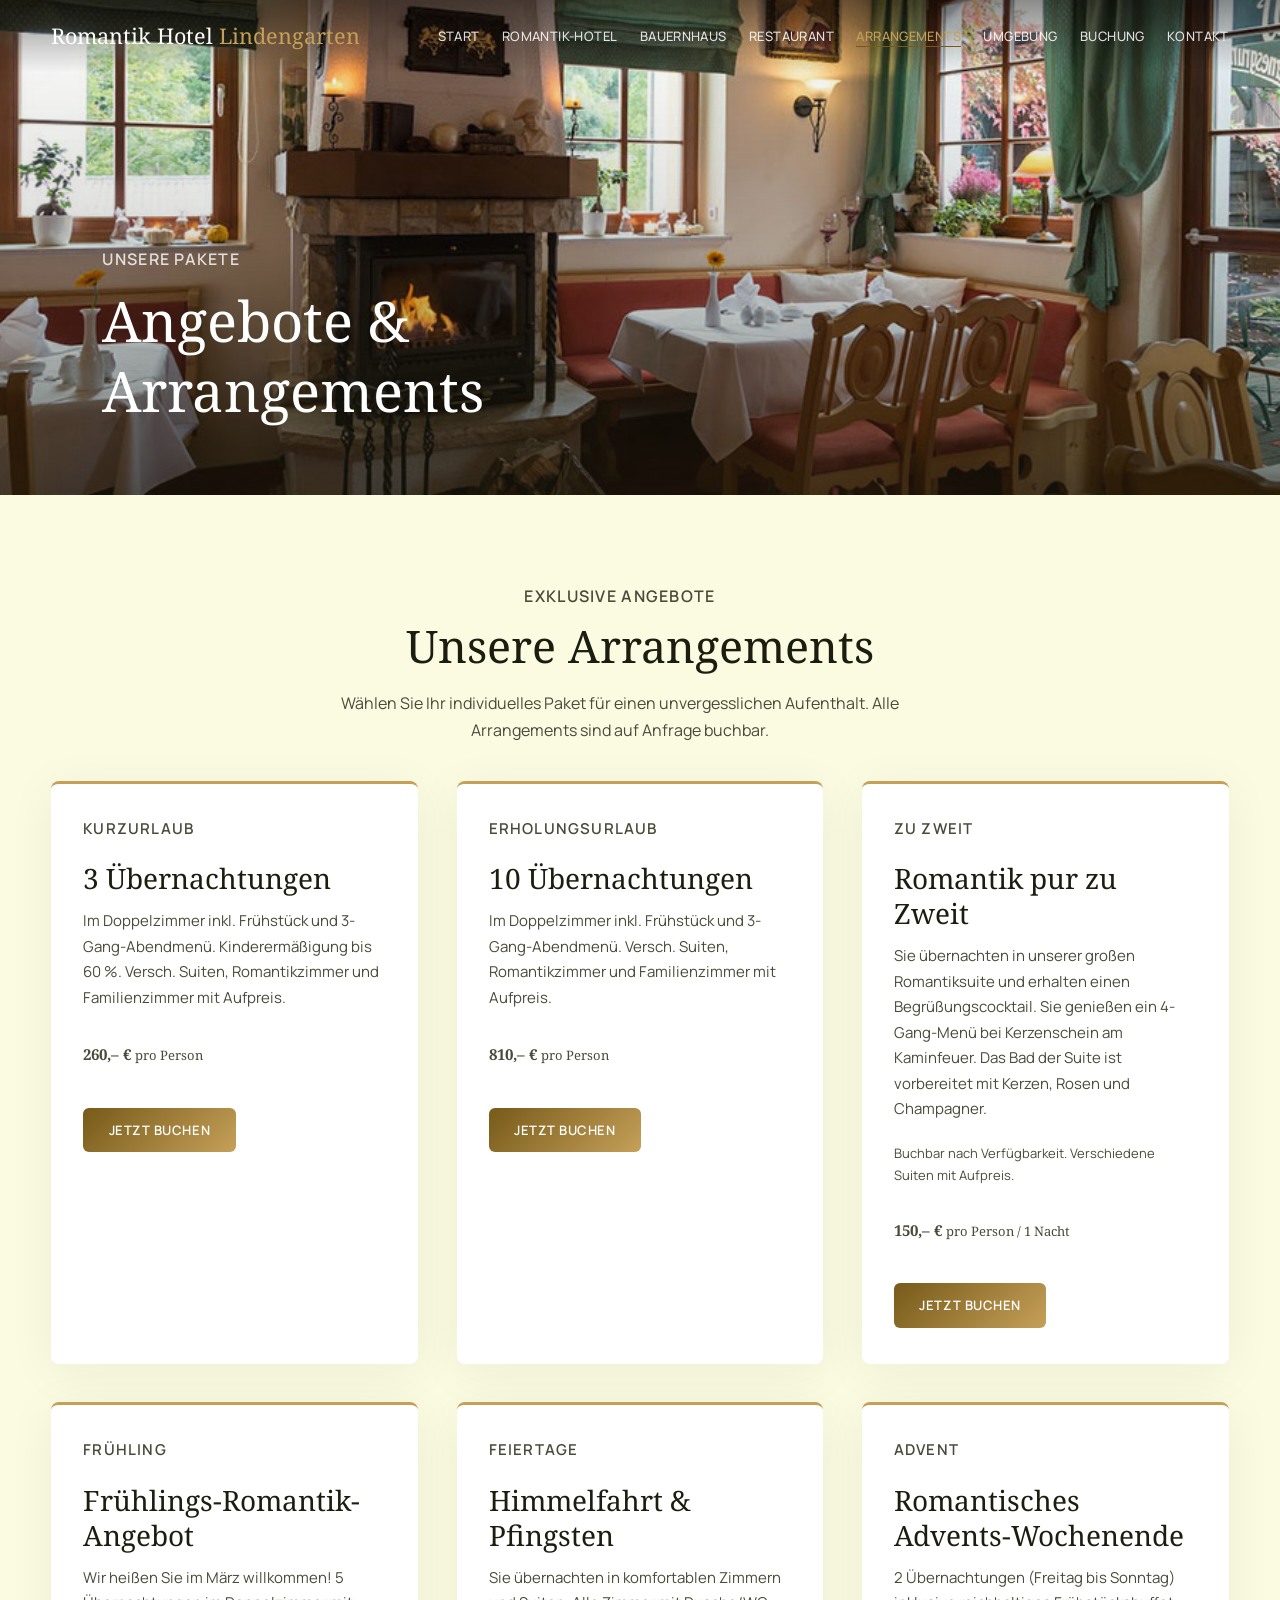
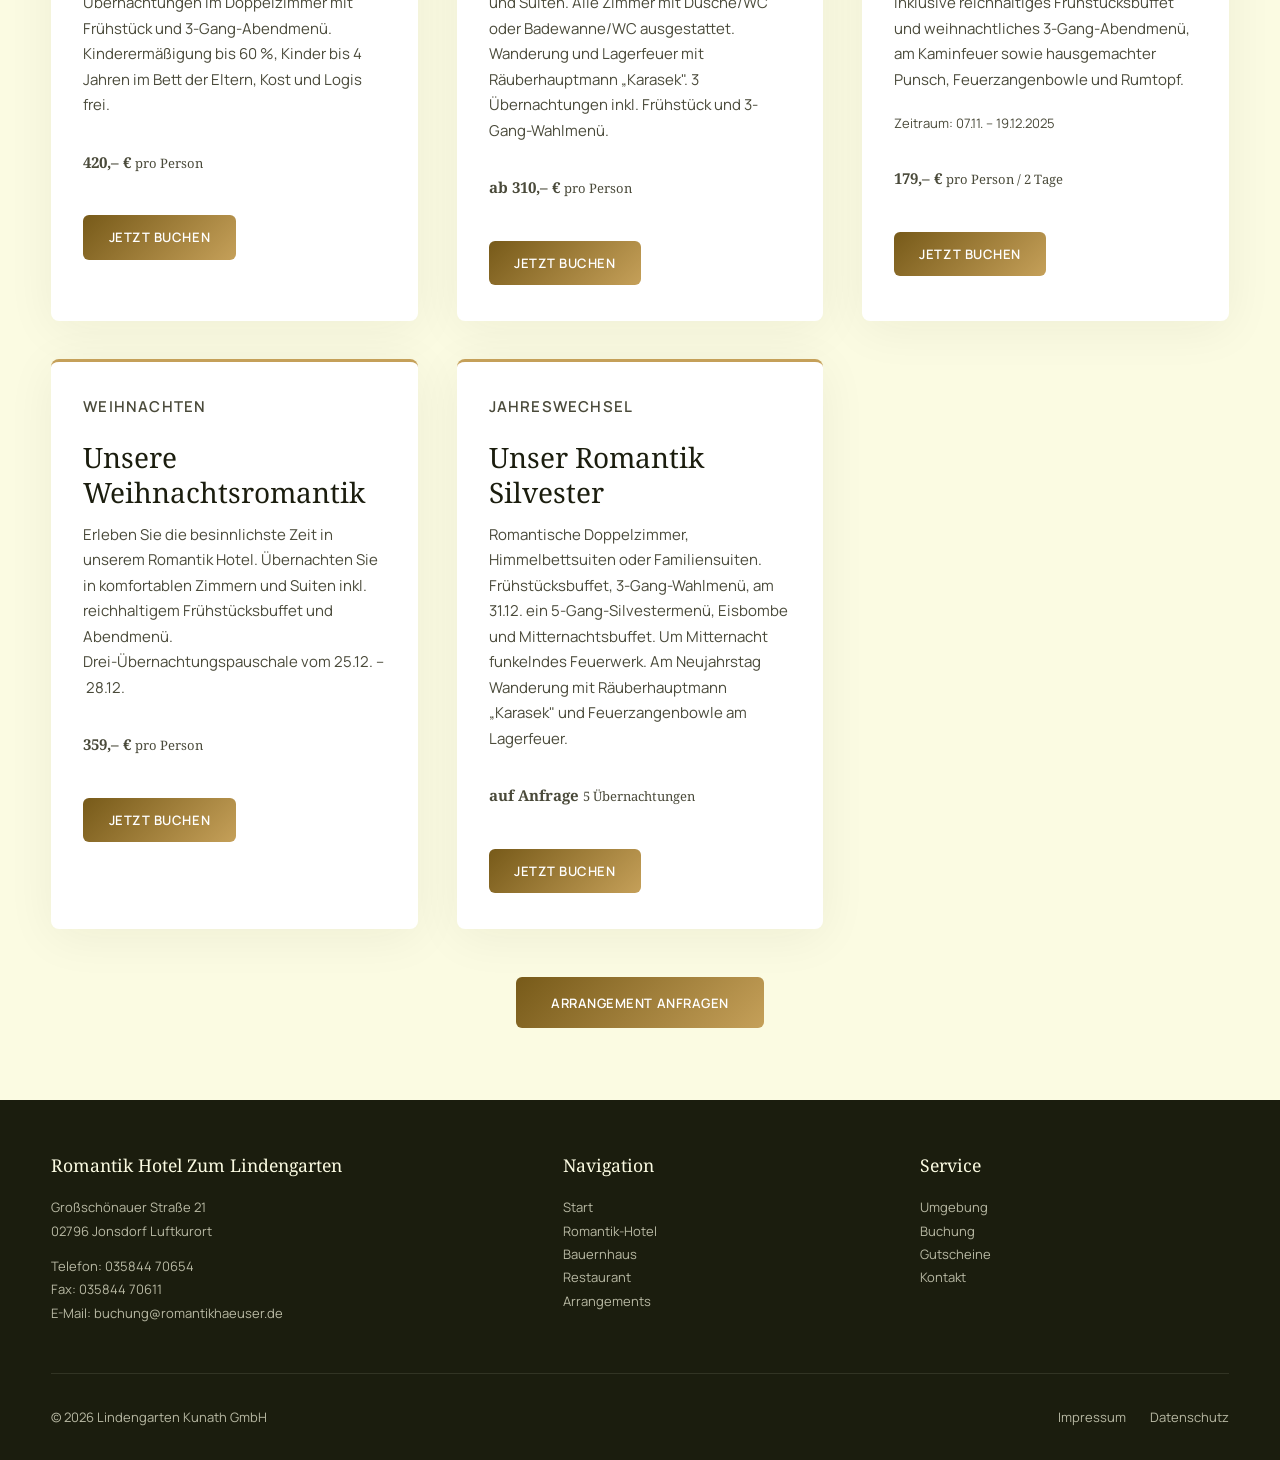
==== arrangements.html @ 22deb22e "Add files via upload" ====
<!DOCTYPE html>
<html lang="de">
<head>
  <meta charset="UTF-8">
  <meta name="viewport" content="width=device-width, initial-scale=1.0">
  <title>Angebote &amp; Arrangements – Romantik Hotel Lindengarten</title>
  <meta name="description" content="Romantische Arrangements und Urlaubspauschalen im Romantik Hotel Zum Lindengarten – von Wochenendpaketen bis Silvester.">
  <link rel="stylesheet" href="css/style.css">
</head>
<body>

  <!-- NAV -->
  <nav class="nav-wrap">
    <div class="nav-inner">
      <a href="index.html" class="nav-logo">Romantik Hotel <span>Lindengarten</span></a>
      <ul class="nav-links">
        <li><a href="index.html">Start</a></li>
        <li><a href="romantik-hotel.html">Romantik-Hotel</a></li>
        <li><a href="bauernhaus.html">Bauernhaus</a></li>
        <li><a href="restaurant.html">Restaurant</a></li>
        <li><a href="arrangements.html">Arrangements</a></li>
        <li><a href="umgebung.html">Umgebung</a></li>
        <li><a href="buchung.html">Buchung</a></li>
        <li><a href="kontakt.html">Kontakt</a></li>
      </ul>
      <button class="nav-toggle" aria-label="Menü öffnen"><span></span><span></span><span></span></button>
    </div>
  </nav>

  <!-- HERO -->
  <section class="hero hero-sub">
    <div class="hero-bg" style="background-image:url('bilder/romantik-hotel-restaurant.jpg')"></div>
    <div class="hero-overlay"></div>
    <div class="hero-content">
      <p class="overline">Unsere Pakete</p>
      <h1>Angebote &amp; Arrangements</h1>
    </div>
  </section>

  <!-- ARRANGEMENTS CARDS -->
  <section class="section">
    <div class="container">
      <div class="section-header reveal" style="text-align:center;max-width:640px;margin-left:auto;margin-right:auto;">
        <p class="overline">Exklusive Angebote</p>
        <h2>Unsere Arrangements</h2>
        <p>Wählen Sie Ihr individuelles Paket für einen unvergesslichen Aufenthalt. Alle Arrangements sind auf Anfrage buchbar.</p>
      </div>

      <div class="card-grid reveal">

        <!-- 3 Nächte -->
        <div class="card">
          <div class="card-body">
            <p class="overline">Kurzurlaub</p>
            <h3>3 Übernachtungen</h3>
            <p>Im Doppelzimmer inkl. Frühstück und 3-Gang-Abendmenü. Kinderermäßigung bis 60 %. Versch. Suiten, Romantikzimmer und Familienzimmer mit Aufpreis.</p>
            <div class="card-footer">
              <p class="card-price">260,– € <small>pro Person</small></p>
              <a href="buchung.html" class="btn btn-primary" style="margin-top:1.25rem;font-size:var(--body-sm);padding:.7rem 1.6rem;">Jetzt buchen</a>
            </div>
          </div>
        </div>

        <!-- 10 Nächte -->
        <div class="card">
          <div class="card-body">
            <p class="overline">Erholungsurlaub</p>
            <h3>10 Übernachtungen</h3>
            <p>Im Doppelzimmer inkl. Frühstück und 3-Gang-Abendmenü. Versch. Suiten, Romantikzimmer und Familienzimmer mit Aufpreis.</p>
            <div class="card-footer">
              <p class="card-price">810,– € <small>pro Person</small></p>
              <a href="buchung.html" class="btn btn-primary" style="margin-top:1.25rem;font-size:var(--body-sm);padding:.7rem 1.6rem;">Jetzt buchen</a>
            </div>
          </div>
        </div>

        <!-- Romantik pur -->
        <div class="card">
          <div class="card-body">
            <p class="overline">Zu Zweit</p>
            <h3>Romantik pur zu Zweit</h3>
            <p>Sie übernachten in unserer großen Romantiksuite und erhalten einen Begrüßungscocktail. Sie genießen ein 4-Gang-Menü bei Kerzenschein am Kaminfeuer. Das Bad der Suite ist vorbereitet mit Kerzen, Rosen und Champagner.</p>
            <p style="font-size:var(--body-sm);color:var(--on-surface-variant);margin-bottom:1.25rem;">Buchbar nach Verfügbarkeit. Verschiedene Suiten mit Aufpreis.</p>
            <div class="card-footer">
              <p class="card-price">150,– € <small>pro Person / 1 Nacht</small></p>
              <a href="buchung.html" class="btn btn-primary" style="margin-top:1.25rem;font-size:var(--body-sm);padding:.7rem 1.6rem;">Jetzt buchen</a>
            </div>
          </div>
        </div>

        <!-- Frühling -->
        <div class="card">
          <div class="card-body">
            <p class="overline">Frühling</p>
            <h3>Frühlings-Romantik-Angebot</h3>
            <p>Wir heißen Sie im März willkommen! 5 Übernachtungen im Doppelzimmer mit Frühstück und 3-Gang-Abendmenü. Kinderermäßigung bis 60 %, Kinder bis 4 Jahren im Bett der Eltern, Kost und Logis frei.</p>
            <div class="card-footer">
              <p class="card-price">420,– € <small>pro Person</small></p>
              <a href="buchung.html" class="btn btn-primary" style="margin-top:1.25rem;font-size:var(--body-sm);padding:.7rem 1.6rem;">Jetzt buchen</a>
            </div>
          </div>
        </div>

        <!-- Himmelfahrt/Pfingsten -->
        <div class="card">
          <div class="card-body">
            <p class="overline">Feiertage</p>
            <h3>Himmelfahrt &amp; Pfingsten</h3>
            <p>Sie übernachten in komfortablen Zimmern und Suiten. Alle Zimmer mit Dusche/WC oder Badewanne/WC ausgestattet. Wanderung und Lagerfeuer mit Räuberhauptmann „Karasek". 3 Übernachtungen inkl. Frühstück und 3-Gang-Wahlmenü.</p>
            <div class="card-footer">
              <p class="card-price">ab 310,– € <small>pro Person</small></p>
              <a href="buchung.html" class="btn btn-primary" style="margin-top:1.25rem;font-size:var(--body-sm);padding:.7rem 1.6rem;">Jetzt buchen</a>
            </div>
          </div>
        </div>

        <!-- Advent -->
        <div class="card">
          <div class="card-body">
            <p class="overline">Advent</p>
            <h3>Romantisches Advents-Wochenende</h3>
            <p>2 Übernachtungen (Freitag bis Sonntag) inklusive reichhaltiges Frühstücksbuffet und weihnachtliches 3-Gang-Abendmenü, am Kaminfeuer sowie hausgemachter Punsch, Feuerzangenbowle und Rumtopf.</p>
            <p style="font-size:var(--body-sm);color:var(--on-surface-variant);margin-bottom:1.25rem;">Zeitraum: 07.11. – 19.12.2025</p>
            <div class="card-footer">
              <p class="card-price">179,– € <small>pro Person / 2 Tage</small></p>
              <a href="buchung.html" class="btn btn-primary" style="margin-top:1.25rem;font-size:var(--body-sm);padding:.7rem 1.6rem;">Jetzt buchen</a>
            </div>
          </div>
        </div>

        <!-- Weihnachten -->
        <div class="card">
          <div class="card-body">
            <p class="overline">Weihnachten</p>
            <h3>Unsere Weihnachtsromantik</h3>
            <p>Erleben Sie die besinnlichste Zeit in unserem Romantik Hotel. Übernachten Sie in komfortablen Zimmern und Suiten inkl. reichhaltigem Frühstücksbuffet und Abendmenü. Drei-Übernachtungspauschale vom 25.12.&nbsp;–&nbsp;28.12.</p>
            <div class="card-footer">
              <p class="card-price">359,– € <small>pro Person</small></p>
              <a href="buchung.html" class="btn btn-primary" style="margin-top:1.25rem;font-size:var(--body-sm);padding:.7rem 1.6rem;">Jetzt buchen</a>
            </div>
          </div>
        </div>

        <!-- Silvester -->
        <div class="card">
          <div class="card-body">
            <p class="overline">Jahreswechsel</p>
            <h3>Unser Romantik Silvester</h3>
            <p>Romantische Doppelzimmer, Himmelbettsuiten oder Familiensuiten. Frühstücksbuffet, 3-Gang-Wahlmenü, am 31.12. ein 5-Gang-Silvestermenü, Eisbombe und Mitternachtsbuffet. Um Mitternacht funkelndes Feuerwerk. Am Neujahrstag Wanderung mit Räuberhauptmann „Karasek" und Feuerzangenbowle am Lagerfeuer.</p>
            <div class="card-footer">
              <p class="card-price">auf Anfrage <small>5 Übernachtungen</small></p>
              <a href="buchung.html" class="btn btn-primary" style="margin-top:1.25rem;font-size:var(--body-sm);padding:.7rem 1.6rem;">Jetzt buchen</a>
            </div>
          </div>
        </div>

      </div>

      <div class="reveal" style="text-align:center;margin-top:3rem;">
        <a href="buchung.html" class="btn btn-primary">Arrangement anfragen</a>
      </div>
    </div>
  </section>

  <!-- FOOTER -->
  <footer class="footer">
    <div class="container">
      <div class="footer-grid">
        <div>
          <h4>Romantik Hotel Zum Lindengarten</h4>
          <p>Großschönauer Straße 21<br>02796 Jonsdorf Luftkurort</p>
          <p style="margin-top:.75rem;">Telefon: 035844 70654<br>Fax: 035844 70611<br>E-Mail: <a href="mailto:buchung@romantikhaeuser.de">buchung@romantikhaeuser.de</a></p>
        </div>
        <div>
          <h4>Navigation</h4>
          <ul>
            <li><a href="index.html">Start</a></li>
            <li><a href="romantik-hotel.html">Romantik-Hotel</a></li>
            <li><a href="bauernhaus.html">Bauernhaus</a></li>
            <li><a href="restaurant.html">Restaurant</a></li>
            <li><a href="arrangements.html">Arrangements</a></li>
          </ul>
        </div>
        <div>
          <h4>Service</h4>
          <ul>
            <li><a href="umgebung.html">Umgebung</a></li>
            <li><a href="buchung.html">Buchung</a></li>
            <li><a href="https://www.yovite.com/Restaurant-Gutschein-R-84114902.html?REF=REST" target="_blank" rel="noopener">Gutscheine</a></li>
            <li><a href="kontakt.html">Kontakt</a></li>
          </ul>
        </div>
      </div>
      <div class="footer-bottom">
        <span>&copy; 2026 Lindengarten Kunath GmbH</span>
        <div><a href="impressum.html">Impressum</a><a href="datenschutz.html">Datenschutz</a></div>
      </div>
    </div>
  </footer>

  <script src="js/main.js"></script>
</body>
</html>
---- css/style.css ----
/* ============================================================
   ROMANTIK HOTEL ZUM LINDENGARTEN
   Design System: "The Modern Heirloom" – High-End Editorial
   ============================================================ */

/* --- Google Fonts --- */
@import url('https://fonts.googleapis.com/css2?family=Manrope:wght@300;400;500;600;700&family=Noto+Serif:ital,wght@0,400;0,700;1,400&display=swap');

/* --- CSS Custom Properties --- */
:root {
  /* Core Palette */
  --surface:                  #fbfbe2;
  --surface-dim:              #dbdcc3;
  --surface-container-lowest: #ffffff;
  --surface-container-low:    #f5f5dc;
  --surface-container:        #efefd7;
  --surface-container-high:   #e9e9d1;
  --surface-container-highest:#e4e4cc;

  --primary:            #775a19;
  --primary-container:  #c5a059;
  --on-primary:         #ffffff;

  --secondary:          #745853;
  --tertiary:           #75584d;

  --on-surface:         #1b1d0e;
  --on-surface-variant: #4a4a3a;
  --on-background:      #1b1d0e;

  --outline-variant:    #d1c5b4;

  /* Typography */
  --font-serif:  'Noto Serif', Georgia, serif;
  --font-sans:   'Manrope', 'Segoe UI', sans-serif;

  --display-lg:  clamp(2.4rem, 5vw, 3.5rem);
  --display-md:  clamp(2rem, 4vw, 2.8rem);
  --headline-lg: clamp(1.6rem, 3vw, 2.2rem);
  --headline-md: clamp(1.3rem, 2.5vw, 1.75rem);
  --title-lg:    1.25rem;
  --title-md:    1.1rem;
  --body-lg:     1rem;
  --body-md:     0.9375rem;
  --body-sm:     0.8125rem;
  --label:       0.75rem;

  /* Shadows – Ambient only */
  --shadow-ambient: 0 8px 50px rgba(27,29,14,.06);
  --shadow-elevated:0 12px 60px rgba(27,29,14,.08);

  /* Layout */
  --content-max:  1280px;
  --content-narrow: 900px;

  /* Transitions */
  --ease-elegant: cubic-bezier(.25,.46,.45,.94);
  --duration:     .45s;
}

/* --- Reset & Base --- */
*,*::before,*::after { box-sizing: border-box; margin: 0; padding: 0; }

html {
  scroll-behavior: smooth;
  -webkit-font-smoothing: antialiased;
  -moz-osx-font-smoothing: grayscale;
}

body {
  font-family: var(--font-sans);
  font-size: var(--body-lg);
  font-weight: 400;
  line-height: 1.7;
  color: var(--on-surface);
  background-color: var(--surface);
}

img { display: block; max-width: 100%; height: auto; }
a   { color: var(--primary); text-decoration: none; transition: color var(--duration) var(--ease-elegant); }
a:hover { color: var(--secondary); }

h1,h2,h3,h4 { font-family: var(--font-serif); font-weight: 400; line-height: 1.25; color: var(--on-background); }

::selection { background: var(--primary-container); color: var(--on-primary); }

/* --- Utility --- */
.overline {
  font-family: var(--font-sans);
  font-size: var(--label);
  font-weight: 600;
  letter-spacing: .08em;
  text-transform: uppercase;
  color: var(--primary);
}

.container      { max-width: var(--content-max); margin-inline: auto; padding-inline: clamp(1.5rem,4vw,4rem); }
.container-narrow { max-width: var(--content-narrow); margin-inline: auto; padding-inline: clamp(1.5rem,4vw,4rem); }

/* --- Navigation --- */
.nav-wrap {
  position: fixed; top: 0; left: 0; right: 0; z-index: 1000;
  background: linear-gradient(180deg, rgba(0,0,0,.45) 0%, rgba(0,0,0,0) 100%);
  transition: background var(--duration) var(--ease-elegant),
              box-shadow var(--duration) var(--ease-elegant);
}
.nav-wrap.scrolled {
  background: rgba(251,251,226,.92);
  -webkit-backdrop-filter: blur(16px);
  backdrop-filter: blur(16px);
  box-shadow: var(--shadow-ambient);
}

.nav-inner {
  max-width: var(--content-max);
  margin-inline: auto;
  padding: 1.1rem clamp(1.5rem,4vw,4rem);
  display: flex;
  align-items: center;
  justify-content: space-between;
}

.nav-logo {
  font-family: var(--font-serif);
  font-size: 1.35rem;
  color: #ffffff;
  white-space: nowrap;
  transition: color var(--duration) var(--ease-elegant);
  margin-right: 2.5rem;
}
.nav-logo span { color: var(--primary-container); transition: color var(--duration) var(--ease-elegant); }
.nav-wrap.scrolled .nav-logo { color: var(--on-background); }
.nav-wrap.scrolled .nav-logo span { color: var(--primary); }

.nav-links { display: flex; gap: 1.4rem; list-style: none; }
.nav-links a {
  font-family: var(--font-sans);
  font-size: var(--body-sm);
  font-weight: 500;
  letter-spacing: .03em;
  text-transform: uppercase;
  white-space: nowrap;
  color: rgba(255,255,255,.85);
  position: relative;
  padding-bottom: 2px;
  transition: color var(--duration) var(--ease-elegant);
}
.nav-wrap.scrolled .nav-links a { color: var(--on-surface-variant); }
.nav-links a::after {
  content: ''; position: absolute; left: 0; bottom: 0;
  width: 0; height: 1px;
  background: var(--primary);
  transition: width var(--duration) var(--ease-elegant);
}
.nav-links a:hover,
.nav-links a.active { color: var(--primary-container); }
.nav-wrap.scrolled .nav-links a:hover,
.nav-wrap.scrolled .nav-links a.active { color: var(--primary); }
.nav-links a:hover::after,
.nav-links a.active::after { width: 100%; }

/* Hamburger */
.nav-toggle { display: none; background: none; border: none; cursor: pointer; padding: .5rem; }
.nav-toggle span {
  display: block; width: 24px; height: 2px;
  background: #ffffff;
  margin: 5px 0;
  transition: transform var(--duration) var(--ease-elegant), opacity .2s, background var(--duration);
}
.nav-wrap.scrolled .nav-toggle span { background: var(--on-surface); }
.nav-toggle.open span:nth-child(1) { transform: translateY(7px) rotate(45deg); }
.nav-toggle.open span:nth-child(2) { opacity: 0; }
.nav-toggle.open span:nth-child(3) { transform: translateY(-7px) rotate(-45deg); }

/* --- Hero --- */
.hero {
  position: relative;
  min-height: 100vh;
  display: flex;
  align-items: flex-end;
  overflow: hidden;
}
.hero-bg {
  position: absolute; inset: 0;
  background-size: cover;
  background-position: center;
  transform: scale(1.05);
  animation: heroZoom 18s var(--ease-elegant) forwards;
}
@keyframes heroZoom { to { transform: scale(1); } }

.hero-overlay {
  position: absolute; inset: 0;
  background: linear-gradient(0deg, rgba(27,29,14,.55) 0%, rgba(27,29,14,.15) 50%, transparent 100%);
}

.hero-content {
  position: relative; z-index: 2;
  padding: 0 clamp(2rem,8vw,10%) 6vh;
  max-width: 780px;
}
.hero-content .overline { color: rgba(255,255,255,.8); margin-bottom: .75rem; }
.hero-content h1 {
  font-size: var(--display-lg);
  color: #fff;
  margin-bottom: 1rem;
}
.hero-content p {
  font-size: var(--body-lg);
  color: rgba(255,255,255,.85);
  max-width: 540px;
  margin-bottom: 2rem;
}

/* Sub-page hero (smaller) */
.hero-sub {
  min-height: 55vh;
  align-items: flex-end;
}

/* --- Buttons --- */
.btn {
  display: inline-flex; align-items: center; gap: .5rem;
  font-family: var(--font-sans);
  font-size: var(--body-sm);
  font-weight: 600;
  letter-spacing: .04em;
  text-transform: uppercase;
  padding: .9rem 2.2rem;
  border-radius: .375rem;
  border: none;
  cursor: pointer;
  transition: all var(--duration) var(--ease-elegant);
}

.btn-primary {
  background: linear-gradient(135deg, var(--primary), var(--primary-container));
  color: var(--on-primary);
}
.btn-primary:hover {
  filter: brightness(1.1);
  transform: translateY(-2px);
  box-shadow: 0 6px 24px rgba(119,90,25,.25);
  color: var(--on-primary);
}

.btn-secondary {
  background: transparent;
  color: var(--primary);
  border: 1px solid rgba(209,197,180,.35);
}
.btn-secondary:hover {
  background: rgba(119,90,25,.06);
  border-color: var(--primary);
  color: var(--primary);
}

.btn-tertiary {
  background: transparent;
  color: var(--primary);
  padding: .5rem 0;
  text-decoration: underline;
  text-underline-offset: 4px;
  text-decoration-thickness: 1px;
}
.btn-tertiary:hover { text-decoration-thickness: 2px; color: var(--primary); }

/* --- Sections --- */
.section        { padding: clamp(4rem,8vh,7rem) 0; }
.section-alt    { background: var(--surface-container-low); }
.section-inset  { background: var(--surface-container); }
.section-dark   { background: var(--on-background); color: var(--surface); }

.section-header {
  margin-bottom: clamp(2rem,4vh,3.5rem);
}
.section-header h2 {
  font-size: var(--display-md);
  margin-top: .5rem;
}
.section-header p {
  margin-top: 1rem;
  color: var(--on-surface-variant);
  max-width: 600px;
  font-size: var(--body-lg);
}

/* --- Asymmetric Two-Column --- */
.split {
  display: grid;
  grid-template-columns: 1fr 1fr;
  gap: clamp(2rem,4vw,5rem);
  align-items: center;
}
.split-offset {
  grid-template-columns: 55% 1fr;
}
.split-reverse {
  direction: rtl;
}
.split-reverse > * { direction: ltr; }

.split-img {
  border-radius: .5rem;
  overflow: hidden;
}
.split-img img {
  width: 100%;
  height: 100%;
  object-fit: cover;
  transition: transform 6s var(--ease-elegant);
}
.split-img:hover img { transform: scale(1.04); }

.split-text h2 { font-size: var(--headline-lg); margin-bottom: 1.25rem; }
.split-text p  { color: var(--on-surface-variant); margin-bottom: 1.5rem; }

/* --- Image Gallery with Ken Burns --- */
.gallery {
  display: grid;
  grid-template-columns: repeat(auto-fill, minmax(280px, 1fr));
  gap: 1rem;
}
.gallery-item {
  position: relative;
  border-radius: .5rem;
  overflow: hidden;
  aspect-ratio: 4/3;
  cursor: pointer;
}
.gallery-item img {
  width: 100%; height: 100%;
  object-fit: cover;
  transition: transform 5s var(--ease-elegant);
}
.gallery-item:hover img { transform: scale(1.08); }

.gallery-item .gallery-overlay {
  position: absolute; inset: 0;
  background: linear-gradient(0deg, rgba(27,29,14,.4) 0%, transparent 60%);
  opacity: 0;
  transition: opacity var(--duration) var(--ease-elegant);
  display: flex; align-items: flex-end; padding: 1.25rem;
}
.gallery-item:hover .gallery-overlay { opacity: 1; }
.gallery-overlay span {
  color: #fff;
  font-family: var(--font-serif);
  font-size: var(--title-md);
}

/* Lightbox */
.lightbox {
  position: fixed; inset: 0; z-index: 2000;
  background: rgba(27,29,14,.92);
  display: flex; align-items: center; justify-content: center;
  opacity: 0; pointer-events: none;
  transition: opacity var(--duration) var(--ease-elegant);
}
.lightbox.active { opacity: 1; pointer-events: all; }
.lightbox img {
  max-width: 90vw; max-height: 85vh;
  border-radius: .5rem;
  box-shadow: var(--shadow-elevated);
}
.lightbox-close {
  position: absolute; top: 2rem; right: 2rem;
  width: 44px; height: 44px;
  background: rgba(251,251,226,.15);
  -webkit-backdrop-filter: blur(12px);
  backdrop-filter: blur(12px);
  border: none; border-radius: 50%;
  color: #fff; font-size: 1.4rem;
  cursor: pointer;
  transition: background var(--duration);
}
.lightbox-close:hover { background: rgba(251,251,226,.3); }
.lightbox-prev,
.lightbox-next {
  position: absolute; top: 50%; transform: translateY(-50%);
  width: 48px; height: 48px;
  background: rgba(251,251,226,.12);
  -webkit-backdrop-filter: blur(12px);
  backdrop-filter: blur(12px);
  border: none; border-radius: 50%;
  color: #fff; font-size: 1.5rem;
  cursor: pointer;
  transition: background var(--duration);
}
.lightbox-prev { left: 1.5rem; }
.lightbox-next { right: 1.5rem; }
.lightbox-prev:hover,
.lightbox-next:hover { background: rgba(251,251,226,.25); }

/* --- Cards (Arrangements, Features) --- */
.card-grid {
  display: grid;
  grid-template-columns: repeat(auto-fill, minmax(340px, 1fr));
  gap: clamp(1.5rem,3vw,2.5rem);
}

.card {
  background: var(--surface-container-lowest);
  border-radius: .5rem;
  overflow: hidden;
  box-shadow: var(--shadow-ambient);
  border-top: 3px solid var(--primary-container);
  transition: transform var(--duration) var(--ease-elegant),
              box-shadow var(--duration) var(--ease-elegant);
}
.card:hover {
  transform: translateY(-4px);
  box-shadow: var(--shadow-elevated);
}
.card-body {
  padding: 2rem 2rem 2.25rem;
  display: flex;
  flex-direction: column;
}
.card-body h3 {
  font-size: var(--headline-md);
  margin-bottom: .75rem;
}
.card-body p {
  color: var(--on-surface-variant);
  font-size: var(--body-md);
  margin-bottom: 1.25rem;
}
.card-footer {
  margin-top: auto;
  padding-top: .75rem;
}
.card-price {
  font-family: var(--font-serif);
  font-size: var(--title-lg);
  color: var(--primary);
  font-weight: 700;
}
.card-price small {
  font-weight: 400;
  font-size: var(--body-sm);
  color: var(--on-surface-variant);
}

/* --- Price Table --- */
.price-table {
  width: 100%;
  border-collapse: collapse;
}
.price-table tr {
  transition: background var(--duration);
}
.price-table tr:hover {
  background: var(--surface-container-low);
}
.price-table td {
  padding: 1rem 0;
  font-size: var(--body-lg);
}
.price-table td:last-child {
  text-align: right;
  font-family: var(--font-serif);
  font-weight: 700;
  color: var(--primary);
  white-space: nowrap;
}
.price-table tr + tr td {
  border-top: 1px solid rgba(209,197,180,.2);
}

/* --- Features List --- */
.features-grid {
  display: grid;
  grid-template-columns: repeat(auto-fill, minmax(220px, 1fr));
  gap: 1.5rem;
}
.feature-item {
  display: flex; align-items: flex-start; gap: .75rem;
}
.feature-icon {
  flex-shrink: 0;
  width: 28px; height: 28px;
  color: var(--primary);
  margin-top: 2px;
}
.feature-item span {
  font-size: var(--body-md);
  color: var(--on-surface-variant);
}

/* --- Form --- */
.form-group {
  margin-bottom: 1.75rem;
}
.form-group label {
  display: block;
  font-size: var(--label);
  font-weight: 600;
  letter-spacing: .06em;
  text-transform: uppercase;
  color: var(--on-surface-variant);
  margin-bottom: .5rem;
}
.form-control {
  width: 100%;
  padding: .85rem 0;
  font-family: var(--font-sans);
  font-size: var(--body-lg);
  color: var(--on-surface);
  background: transparent;
  border: none;
  border-bottom: 1px solid rgba(209,197,180,.35);
  transition: border-color var(--duration) var(--ease-elegant);
  outline: none;
}
.form-control:focus {
  border-bottom-color: var(--primary);
}
textarea.form-control {
  resize: vertical; min-height: 120px;
  border: 1px solid rgba(209,197,180,.2);
  border-radius: .375rem;
  padding: 1rem;
  margin-top: .25rem;
}
textarea.form-control:focus {
  border-color: var(--primary);
}

.form-row {
  display: grid;
  grid-template-columns: 1fr 1fr;
  gap: 1.5rem;
}

/* --- Footer --- */
.footer {
  background: var(--on-background);
  color: rgba(251,251,226,.7);
  padding: clamp(3rem,6vh,5rem) 0 2rem;
}
.footer-grid {
  display: grid;
  grid-template-columns: 1.5fr 1fr 1fr;
  gap: 3rem;
  margin-bottom: 3rem;
}
.footer h4 {
  color: var(--surface);
  font-size: var(--title-md);
  margin-bottom: 1.25rem;
}
.footer p, .footer li {
  font-size: var(--body-sm);
  line-height: 1.8;
}
.footer ul { list-style: none; }
.footer a { color: rgba(251,251,226,.7); }
.footer a:hover { color: var(--primary-container); }

.footer-bottom {
  padding-top: 2rem;
  border-top: 1px solid rgba(251,251,226,.1);
  display: flex;
  justify-content: space-between;
  align-items: center;
  font-size: var(--body-sm);
  flex-wrap: wrap;
  gap: 1rem;
}
.footer-bottom a { margin-left: 1.5rem; }

/* --- Scroll Reveal Animation --- */
.reveal {
  opacity: 0;
  transform: translateY(32px);
  transition: opacity .7s var(--ease-elegant), transform .7s var(--ease-elegant);
}
.reveal.visible {
  opacity: 1;
  transform: translateY(0);
}

/* --- Opening Hours --- */
.hours-table td {
  padding: .75rem 2rem .75rem 0;
  font-size: var(--body-lg);
}
.hours-table td:last-child {
  color: var(--primary);
  font-weight: 600;
}

/* --- CTA Banner --- */
.cta-banner {
  position: relative;
  padding: clamp(4rem,8vh,7rem) 0;
  background-size: cover;
  background-position: center;
  background-attachment: fixed;
}
.cta-banner::before {
  content: ''; position: absolute; inset: 0;
  background: rgba(27,29,14,.6);
}
.cta-banner .container { position: relative; z-index: 2; text-align: center; }
.cta-banner h2 { color: #fff; font-size: var(--display-md); margin-bottom: 1rem; }
.cta-banner p { color: rgba(255,255,255,.8); max-width: 540px; margin: 0 auto 2rem; }

/* --- Kurtaxe Info Box --- */
.info-box {
  background: var(--surface-container);
  border-radius: .5rem;
  padding: 2rem 2.5rem;
  margin-top: 2rem;
}
.info-box h4 {
  font-size: var(--title-lg);
  color: var(--primary);
  margin-bottom: .5rem;
}
.info-box p {
  color: var(--on-surface-variant);
  font-size: var(--body-md);
}

/* --- Legal Pages --- */
.legal-content h2 { font-size: var(--headline-lg); margin: 2.5rem 0 1rem; }
.legal-content h3 { font-size: var(--headline-md); font-family: var(--font-sans); font-weight: 600; margin: 2rem 0 .75rem; }
.legal-content h4 { font-size: var(--title-lg); font-family: var(--font-sans); font-weight: 600; margin: 1.5rem 0 .5rem; }
.legal-content p  { margin-bottom: 1rem; color: var(--on-surface-variant); }
.legal-content ul { margin: 0 0 1rem 1.5rem; color: var(--on-surface-variant); }

/* --- Responsive --- */
@media (max-width: 1024px) {
  .nav-links  { display: none; }
  .nav-toggle { display: block; }

  .nav-links.open {
    display: flex; flex-direction: column;
    position: fixed; top: 0; right: 0;
    width: min(320px, 85vw); height: 100vh;
    background: rgba(251,251,226,.96);
    -webkit-backdrop-filter: blur(20px);
    backdrop-filter: blur(20px);
    padding: 5rem 2.5rem 2.5rem;
    gap: 0;
    box-shadow: var(--shadow-elevated);
    z-index: 999;
  }
  .nav-links.open a {
    font-size: var(--title-lg);
    padding: 1rem 0;
  }

  .split, .split-offset { grid-template-columns: 1fr; }
  .split-reverse { direction: ltr; }
  .footer-grid { grid-template-columns: 1fr; }
  .form-row { grid-template-columns: 1fr; }
}

@media (max-width: 640px) {
  .hero { min-height: 85vh; }
  .hero-sub { min-height: 45vh; }
  .card-grid { grid-template-columns: 1fr; }
  .gallery { grid-template-columns: 1fr 1fr; }
  .features-grid { grid-template-columns: 1fr; }
}
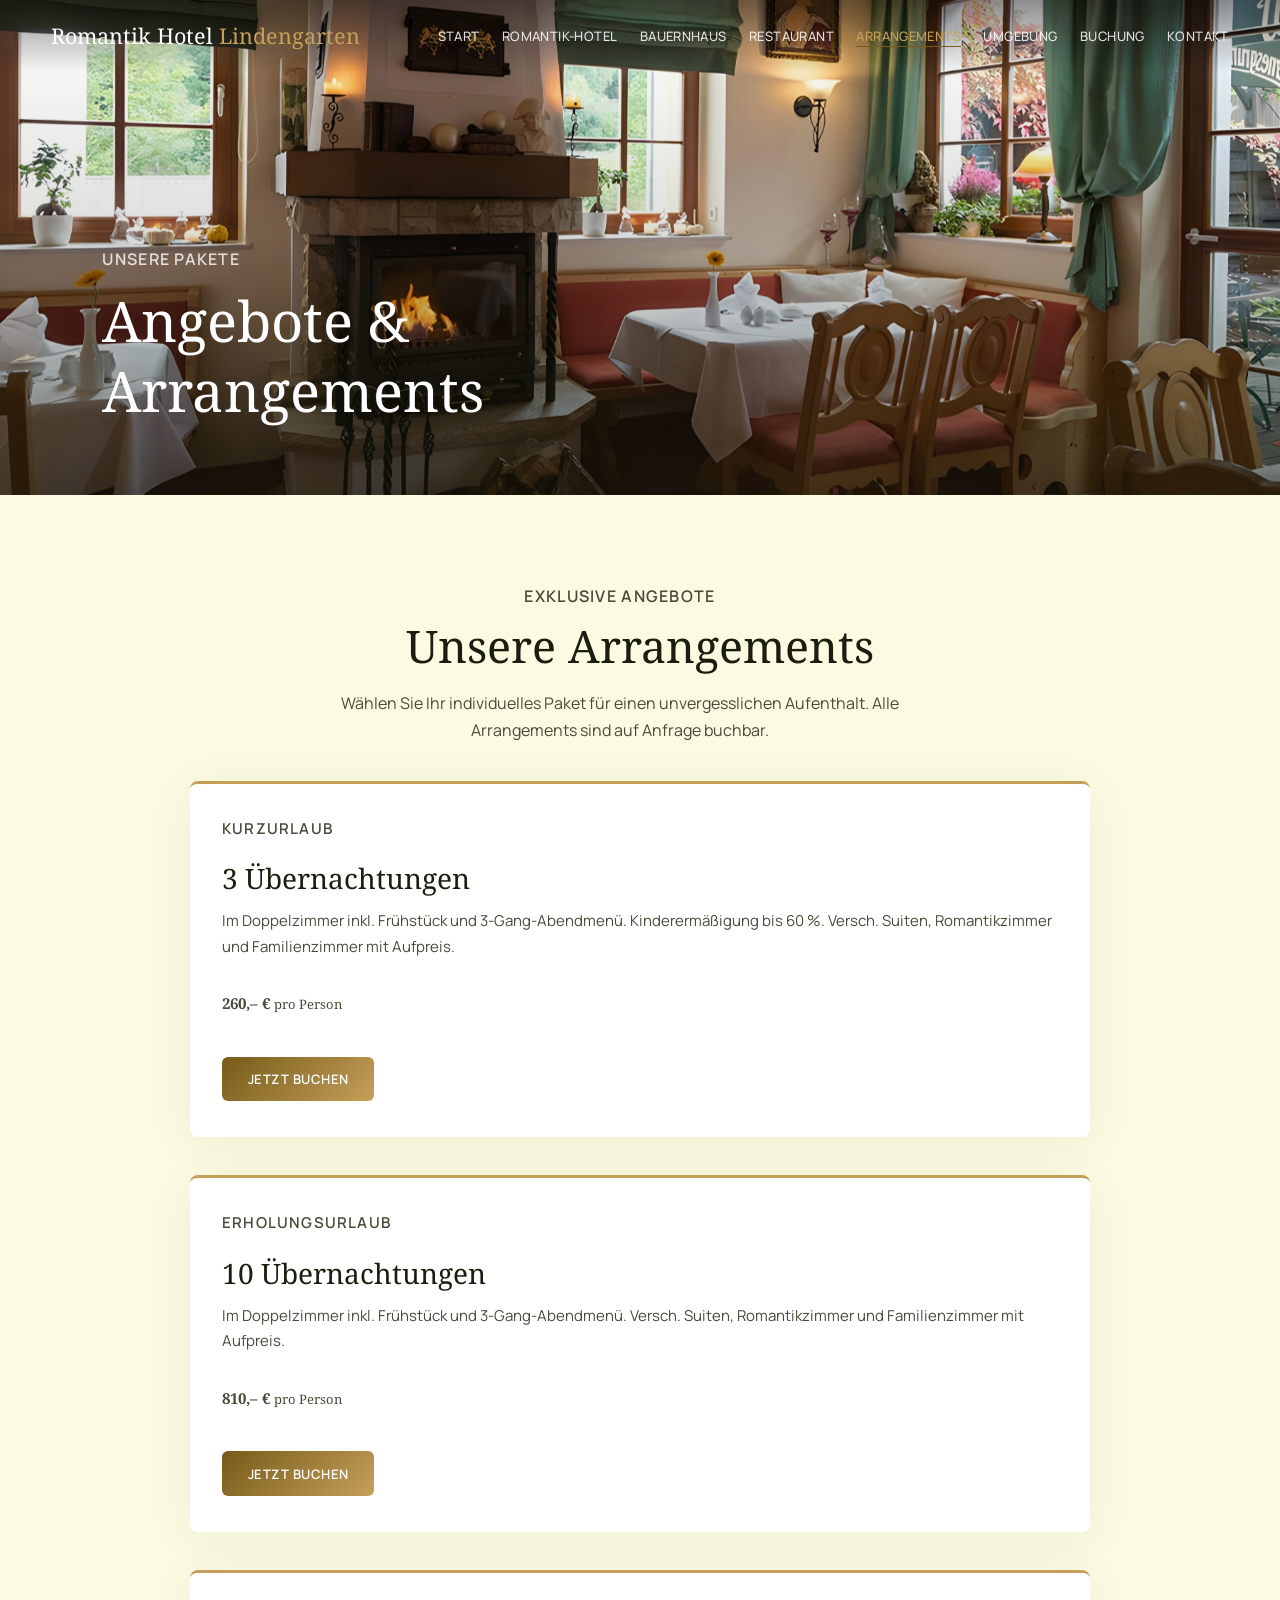
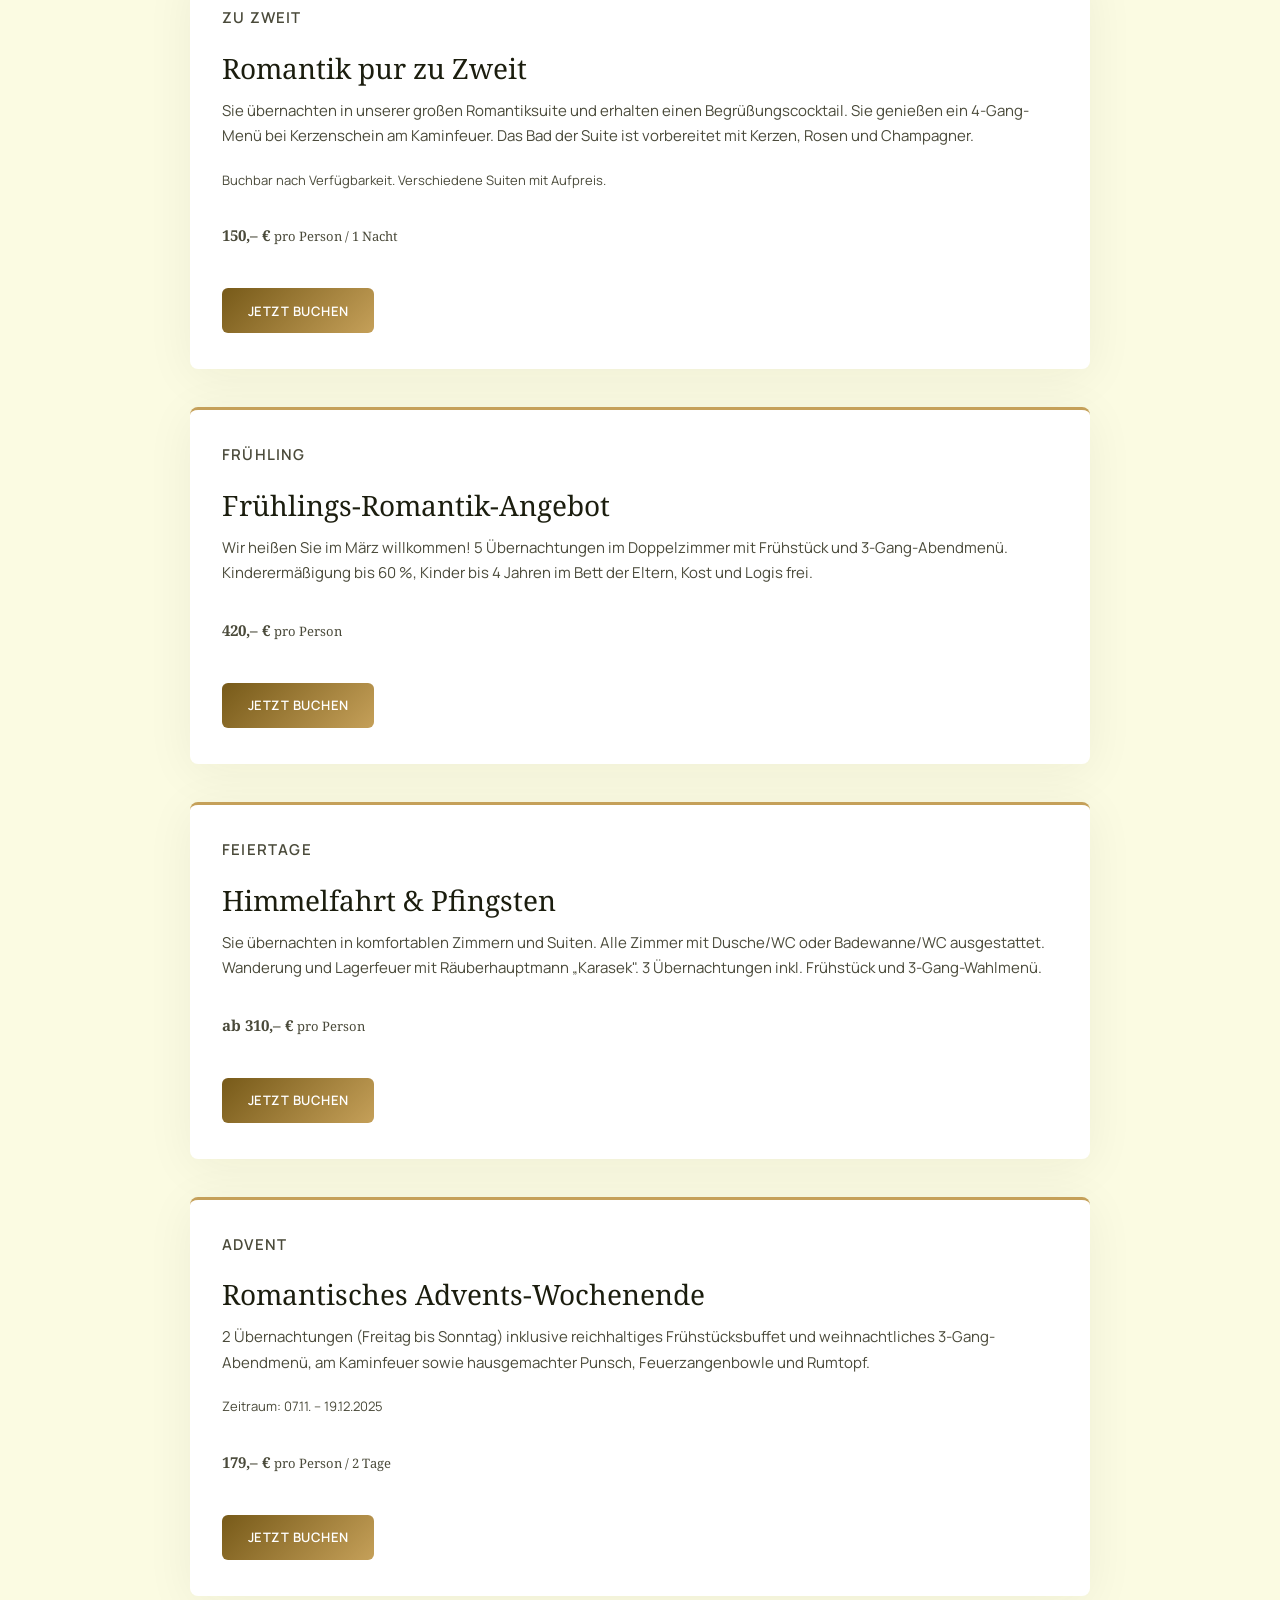
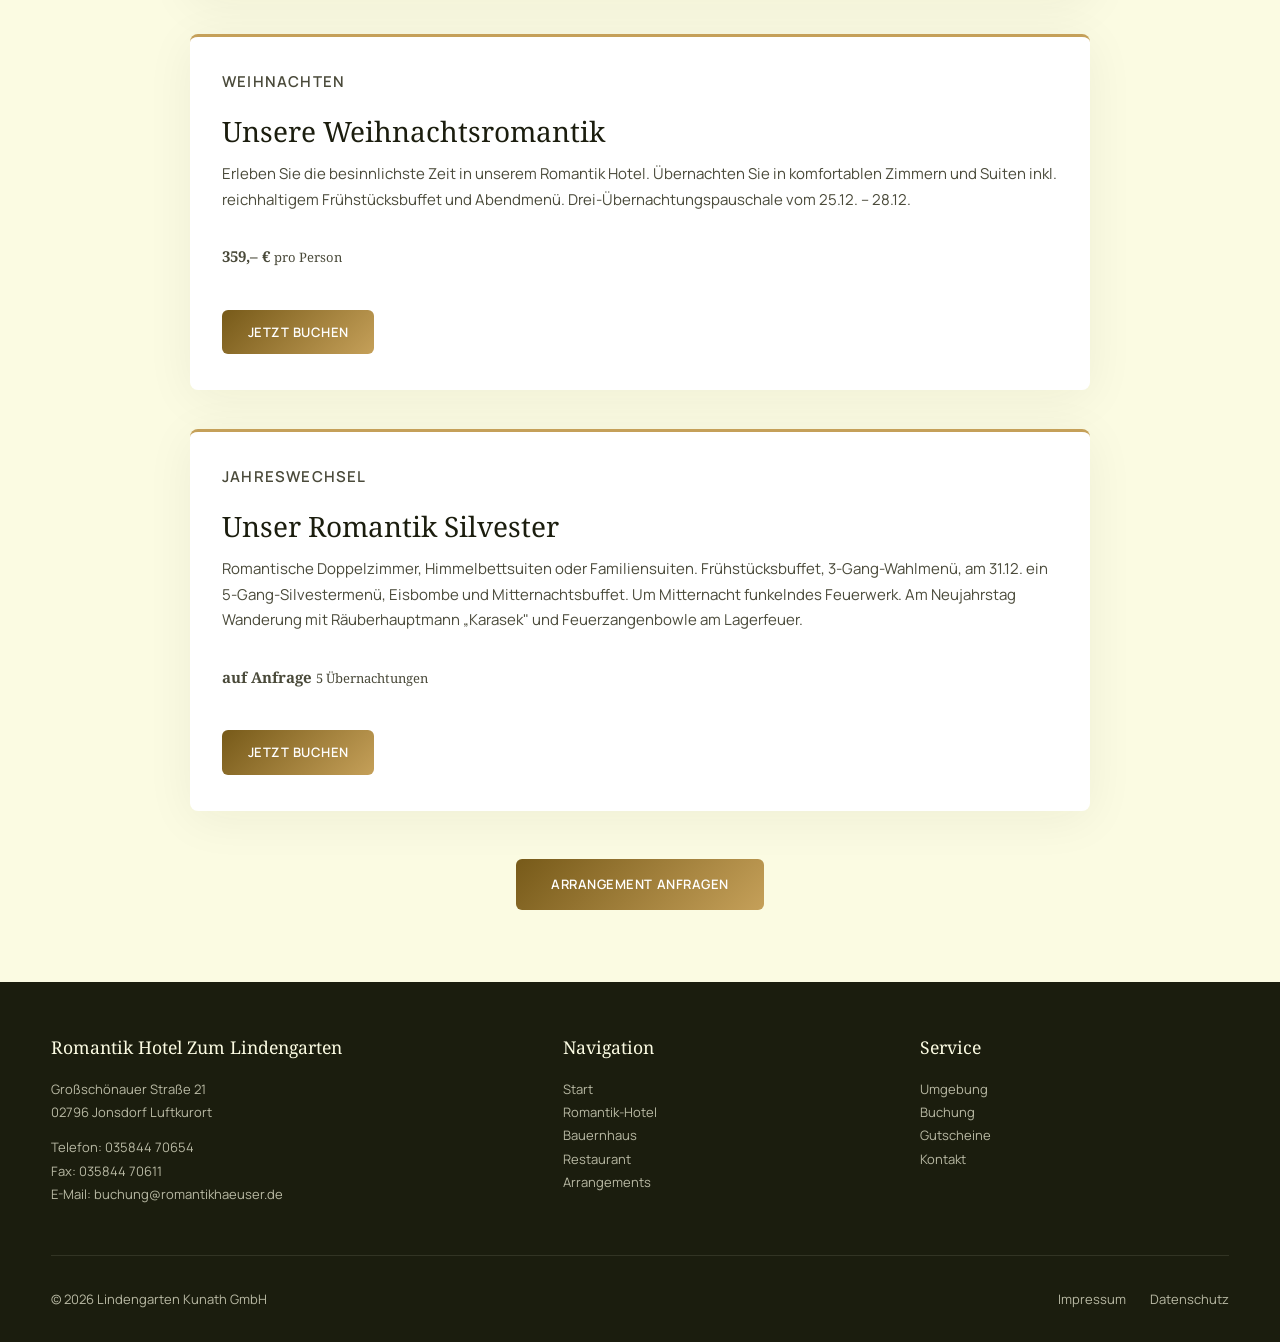
==== commit e35e4325: "Add files via upload" ====
--- a/arrangements.html
+++ b/arrangements.html
@@ -46,7 +46,7 @@
         <p>Wählen Sie Ihr individuelles Paket für einen unvergesslichen Aufenthalt. Alle Arrangements sind auf Anfrage buchbar.</p>
       </div>
 
-      <div class="card-grid reveal">
+      <div class="card-grid reveal" style="grid-template-columns:1fr;max-width:var(--content-narrow);margin-inline:auto;">
 
         <!-- 3 Nächte -->
         <div class="card">
--- a/css/style.css
+++ b/css/style.css
@@ -651,6 +651,11 @@
   .nav-links.open a {
     font-size: var(--title-lg);
     padding: 1rem 0;
+    color: var(--on-surface-variant);
+  }
+  .nav-links.open a:hover,
+  .nav-links.open a.active {
+    color: var(--primary);
   }
 
   .split, .split-offset { grid-template-columns: 1fr; }
@@ -666,3 +671,61 @@
   .gallery { grid-template-columns: 1fr 1fr; }
   .features-grid { grid-template-columns: 1fr; }
 }
+
+/* ============================================================
+   TESTWEISE – Laufschrift-Banner & Schneeeffekt
+   (kann komplett entfernt werden)
+   ============================================================ */
+
+/* --- Marquee Banner --- */
+.marquee-banner {
+  position: fixed;
+  bottom: 0;
+  left: 0;
+  right: 0;
+  z-index: 9999;
+  background: linear-gradient(90deg, #8b0000, #b8860b, #8b0000);
+  color: #fff;
+  font-family: var(--font-sans);
+  font-size: 1rem;
+  font-weight: 700;
+  letter-spacing: .04em;
+  padding: .65rem 0;
+  overflow: hidden;
+  white-space: nowrap;
+  box-shadow: 0 -2px 12px rgba(0,0,0,.3);
+}
+.marquee-track {
+  display: inline-flex;
+  animation: marquee-scroll 22s linear infinite;
+}
+.marquee-track span {
+  flex-shrink: 0;
+  padding-right: 3rem;
+}
+@keyframes marquee-scroll {
+  0%   { transform: translateX(0); }
+  100% { transform: translateX(-50%); }
+}
+
+/* --- TESTWEISE: Osterhase Animation --- */
+.marquee-bunny {
+  display: inline-block;
+  font-size: 1.6rem;
+  animation: bunny-hop .5s ease-in-out infinite;
+  vertical-align: middle;
+}
+@keyframes bunny-hop {
+  0%, 100% { transform: translateY(0) scaleX(-1); }
+  50%      { transform: translateY(-.35rem) scaleX(-1); }
+}
+
+/* --- Schnee Canvas --- */
+#snow-canvas {
+  position: fixed;
+  inset: 0;
+  width: 100%;
+  height: 100%;
+  z-index: 9998;
+  pointer-events: none;
+}
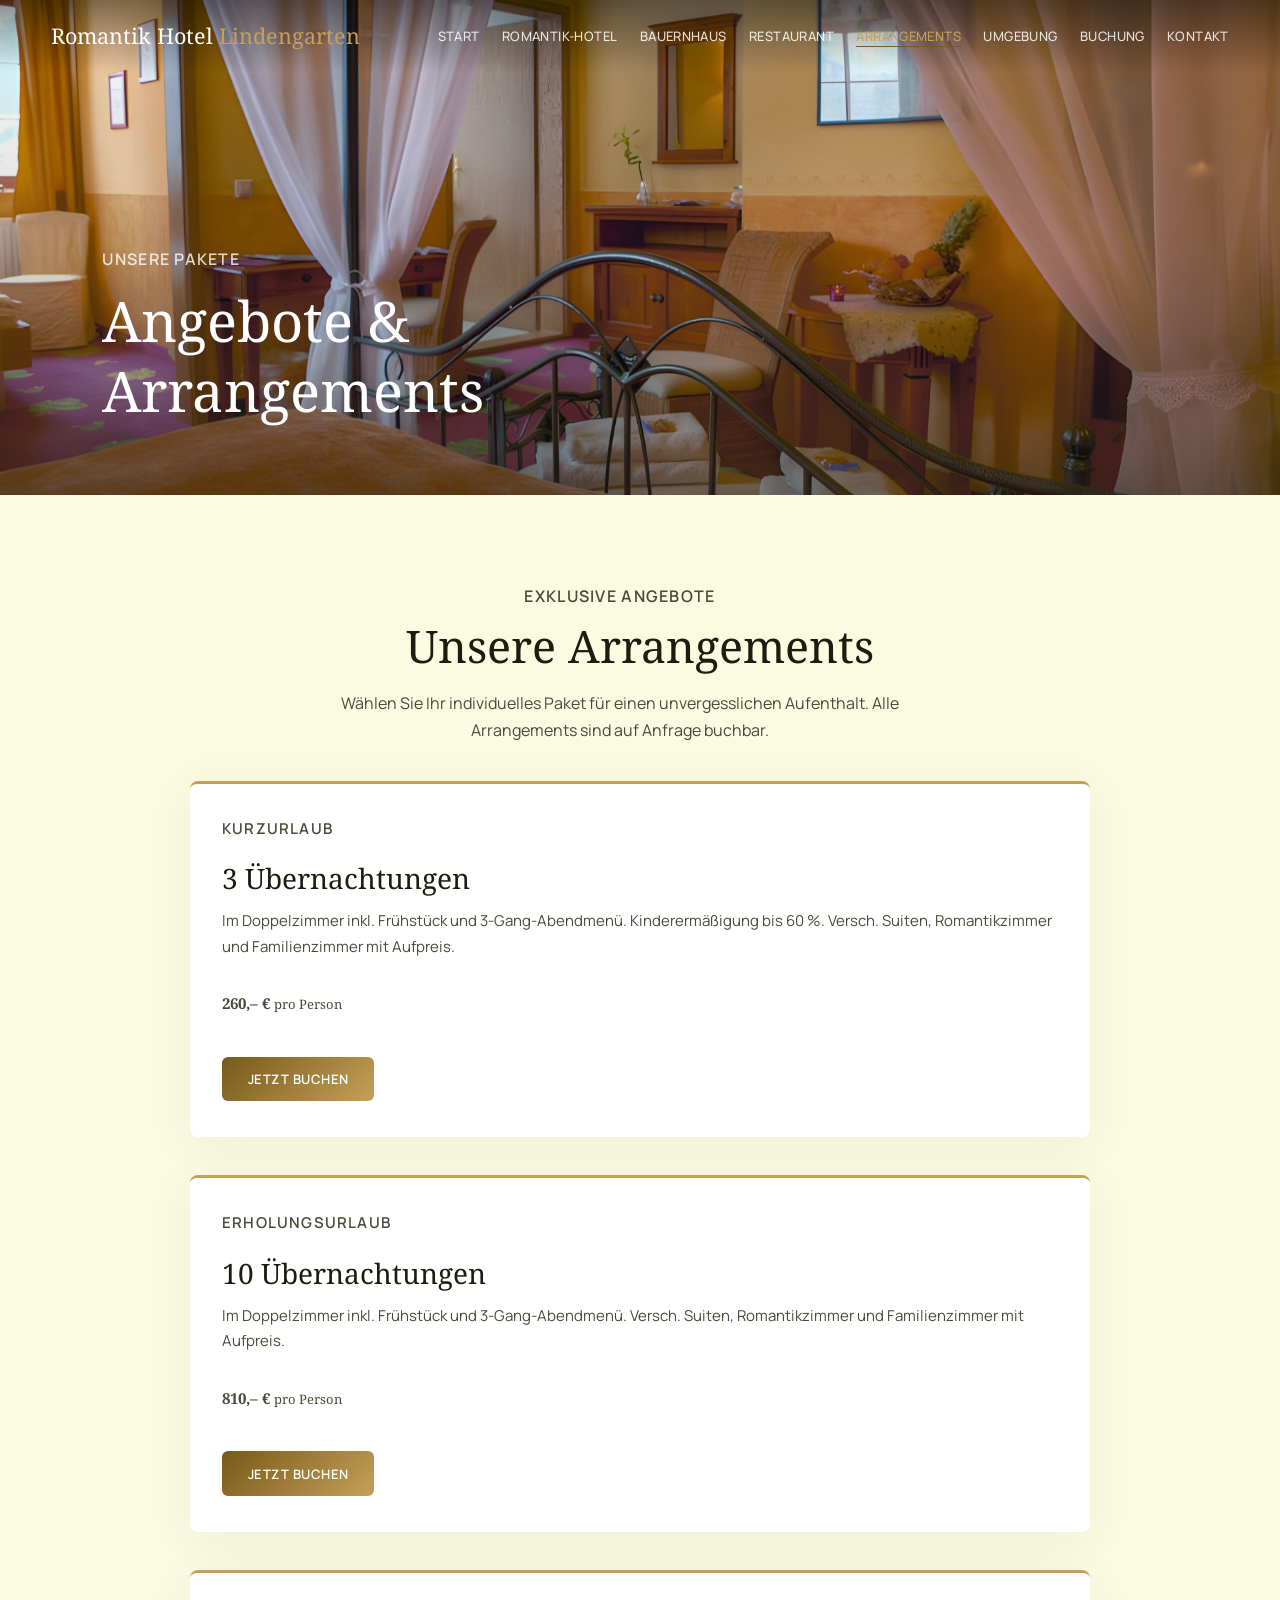
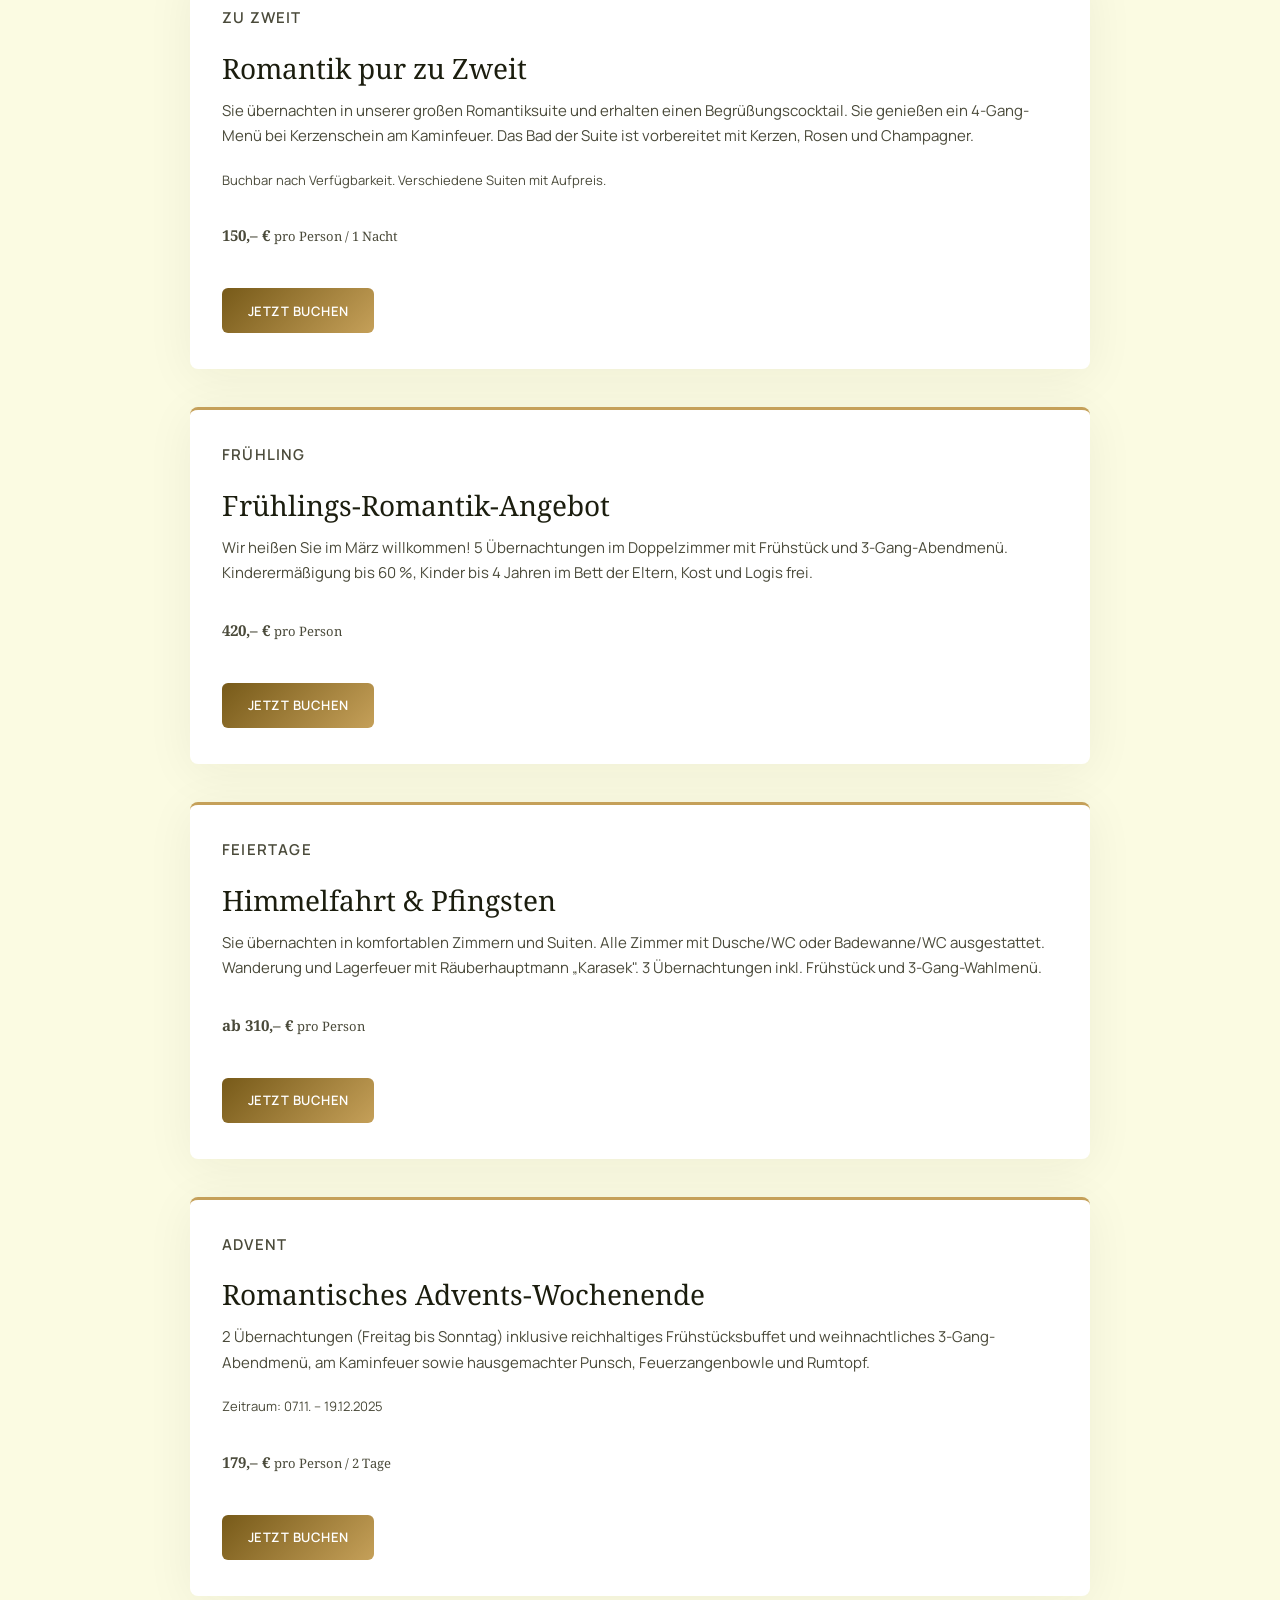
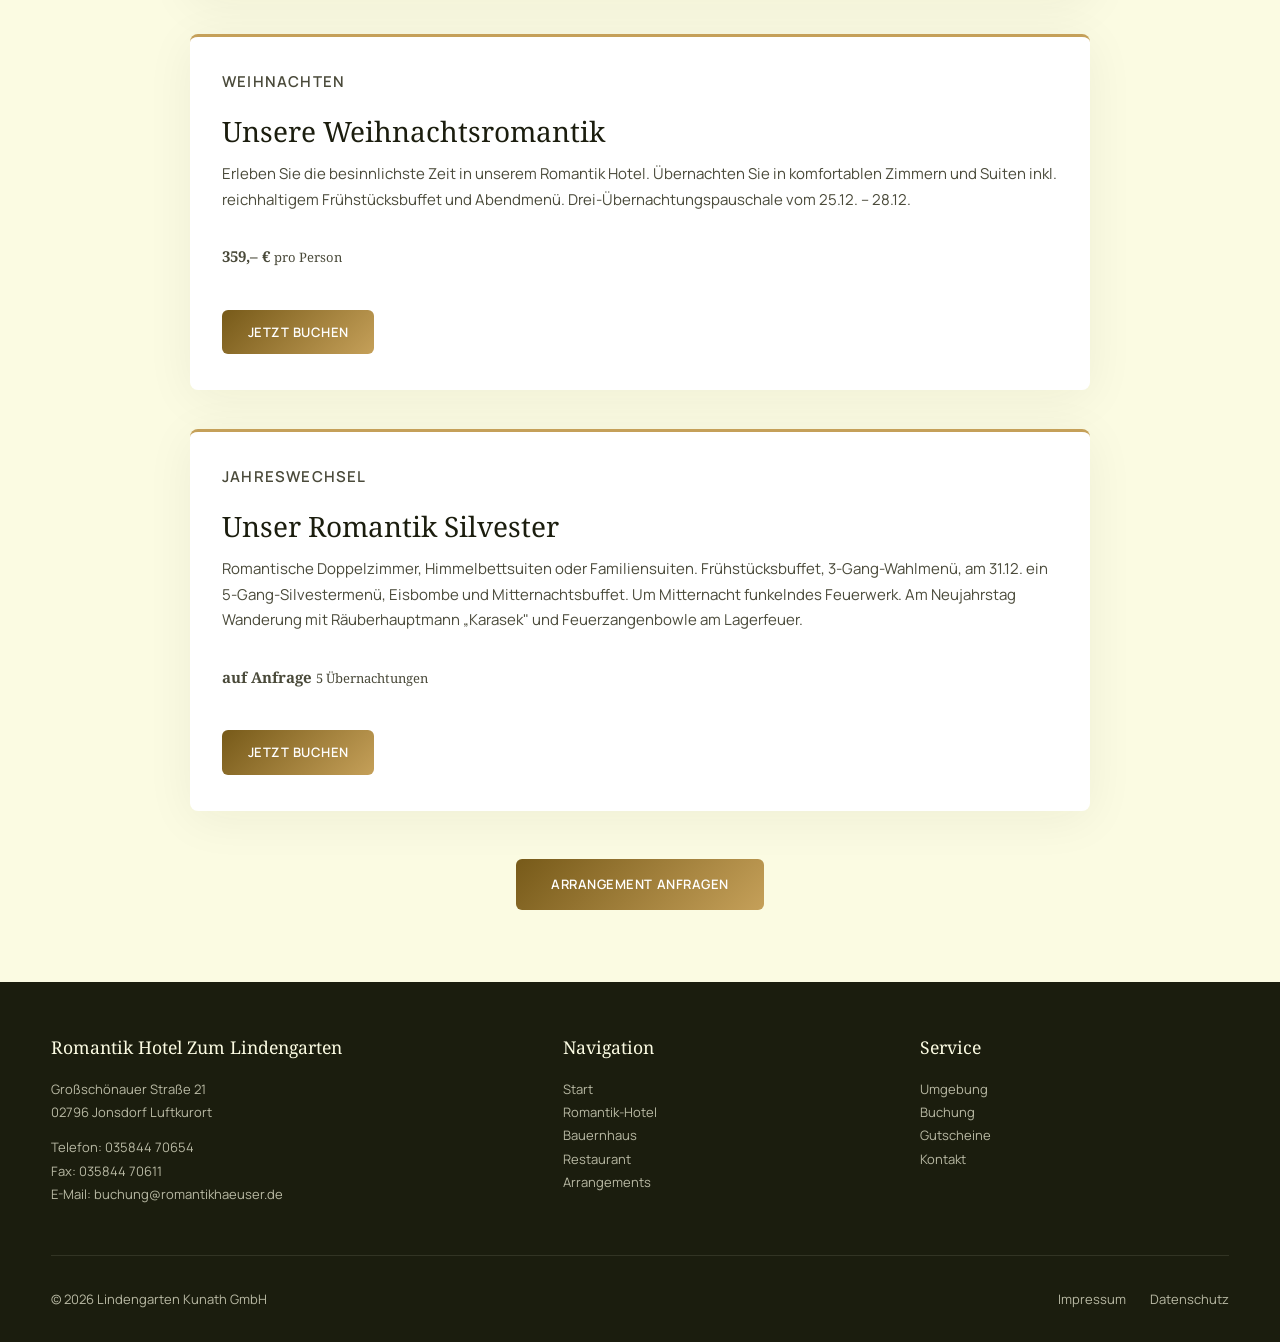
==== commit a9882719: "Add files via upload" ====
--- a/arrangements.html
+++ b/arrangements.html
@@ -29,7 +29,7 @@
 
   <!-- HERO -->
   <section class="hero hero-sub">
-    <div class="hero-bg" style="background-image:url('bilder/romantik-hotel-restaurant.jpg')"></div>
+    <div class="hero-bg" style="background-image:url('bilder/hotelseite_2.jpg')"></div>
     <div class="hero-overlay"></div>
     <div class="hero-content">
       <p class="overline">Unsere Pakete</p>
--- a/css/style.css
+++ b/css/style.css
@@ -127,6 +127,9 @@
   white-space: nowrap;
   transition: color var(--duration) var(--ease-elegant);
   margin-right: 2.5rem;
+  min-width: 0;
+  overflow: hidden;
+  text-overflow: ellipsis;
 }
 .nav-logo span { color: var(--primary-container); transition: color var(--duration) var(--ease-elegant); }
 .nav-wrap.scrolled .nav-logo { color: var(--on-background); }
@@ -160,7 +163,7 @@
 .nav-links a.active::after { width: 100%; }
 
 /* Hamburger */
-.nav-toggle { display: none; background: none; border: none; cursor: pointer; padding: .5rem; }
+.nav-toggle { display: none; background: none; border: none; cursor: pointer; padding: .5rem; flex-shrink: 0; }
 .nav-toggle span {
   display: block; width: 24px; height: 2px;
   background: #ffffff;
@@ -635,6 +638,8 @@
 @media (max-width: 1024px) {
   .nav-links  { display: none; }
   .nav-toggle { display: block; }
+  .nav-inner  { padding: 1rem clamp(1rem, 3vw, 2.5rem); }
+  .nav-logo   { font-size: clamp(1rem, 3.5vw, 1.35rem); margin-right: 1rem; }
 
   .nav-links.open {
     display: flex; flex-direction: column;
